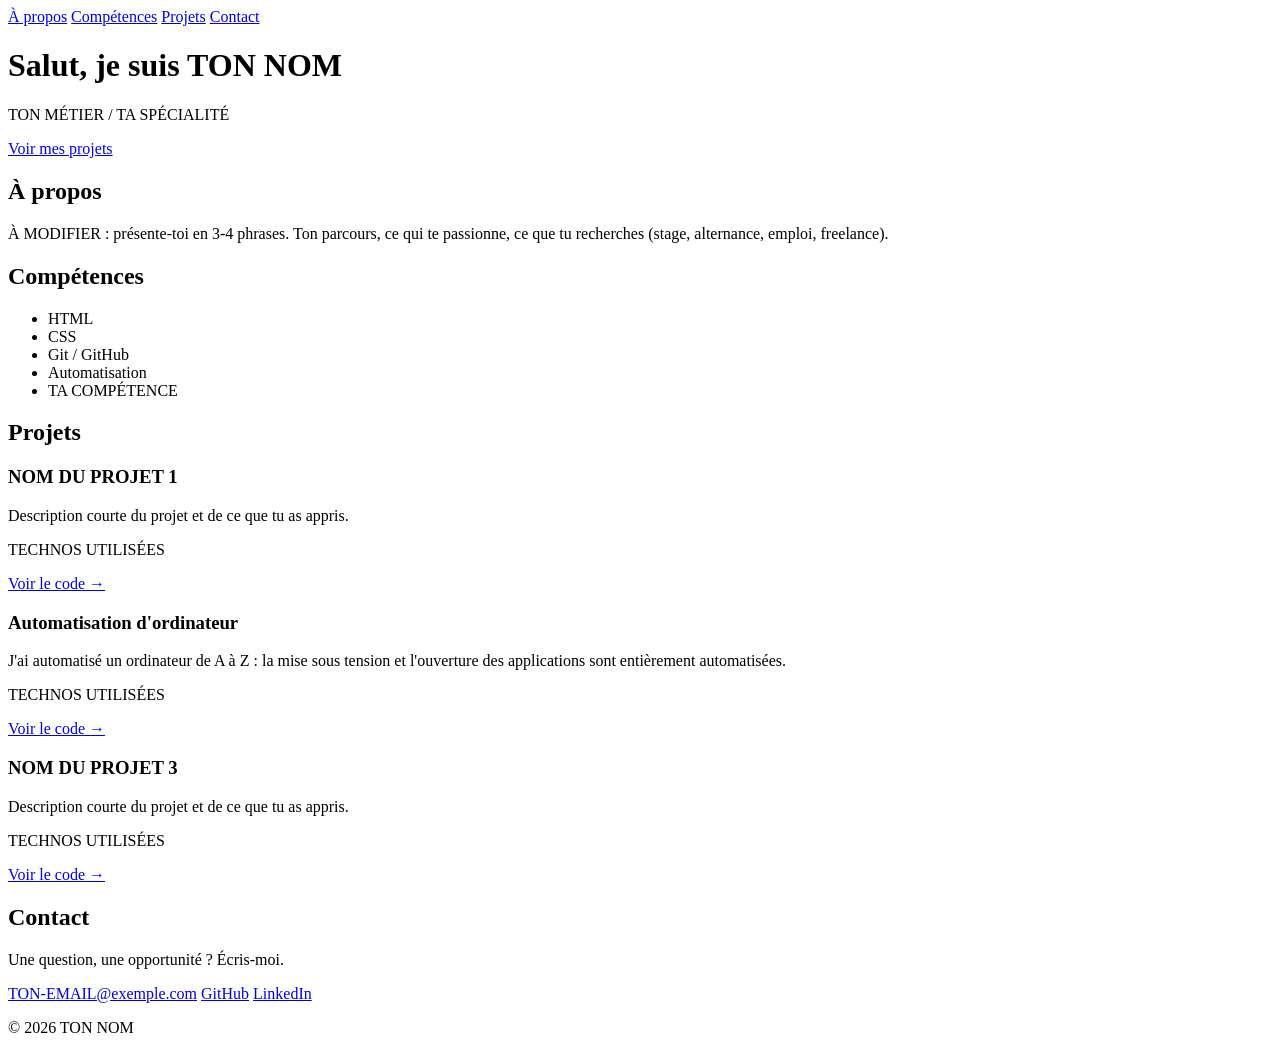
==== index.html @ acf67a36 "Create index.html for portfolio Initial HTML structure for portfolio website." ====
<!DOCTYPE html>
<html lang="fr">
<head>
  <meta charset="UTF-8">
  <meta name="viewport" content="width=device-width, initial-scale=1.0">
  <title>TON NOM – Portfolio</title>
  <meta name="description" content="Portfolio de TON NOM">
  <link rel="stylesheet" href="style.css">
</head>
<body>

  <nav>
    <a href="#about">À propos</a>
    <a href="#skills">Compétences</a>
    <a href="#projects">Projets</a>
    <a href="#contact">Contact</a>
  </nav>

  <header class="hero">
    <h1>Salut, je suis <span>TON NOM</span></h1>
    <p class="subtitle">TON MÉTIER / TA SPÉCIALITÉ</p>
    <a class="btn" href="#projects">Voir mes projets</a>
  </header>

  <main>
    <section id="about">
      <h2>À propos</h2>
      <p>
        À MODIFIER : présente-toi en 3-4 phrases. Ton parcours, ce qui te
        passionne, ce que tu recherches (stage, alternance, emploi, freelance).
      </p>
    </section>

    <section id="skills">
      <h2>Compétences</h2>
      <ul class="tags">
        <li>HTML</li>
        <li>CSS</li>
        <li>Git / GitHub</li>
        <li>Automatisation</li>
        <li>TA COMPÉTENCE</li>
      </ul>
    </section>

    <section id="projects">
      <h2>Projets</h2>
      <div class="grid">

        <article class="card">
          <h3>NOM DU PROJET 1</h3>
          <p>Description courte du projet et de ce que tu as appris.</p>
          <p class="stack">TECHNOS UTILISÉES</p>
          <a href="https://github.com/evanitorico-del/NOM-DU-REPO">Voir le code →</a>
        </article>

        <article class="card">
          <h3>Automatisation d'ordinateur</h3>
          <p>J'ai automatisé un ordinateur de A à Z : la mise sous tension et l'ouverture des applications sont entièrement automatisées.</p>
          <p class="stack">TECHNOS UTILISÉES</p>
          <a href="https://github.com/evanitorico-del/NOM-DU-REPO">Voir le code →</a>
        </article>

        <article class="card">
          <h3>NOM DU PROJET 3</h3>
          <p>Description courte du projet et de ce que tu as appris.</p>
          <p class="stack">TECHNOS UTILISÉES</p>
          <a href="https://github.com/evanitorico-del/NOM-DU-REPO">Voir le code →</a>
        </article>

      </div>
    </section>

    <section id="contact">
      <h2>Contact</h2>
      <p>Une question, une opportunité ? Écris-moi.</p>
      <p class="links">
        <a href="mailto:TON-EMAIL@exemple.com">TON-EMAIL@exemple.com</a>
        <a href="https://github.com/evanitorico-del">GitHub</a>
        <a href="https://www.linkedin.com/in/TON-PROFIL">LinkedIn</a>
      </p>
    </section>
  </main>

  <footer>
    <p>© 2026 TON NOM</p>
  </footer>

</body>
</html>
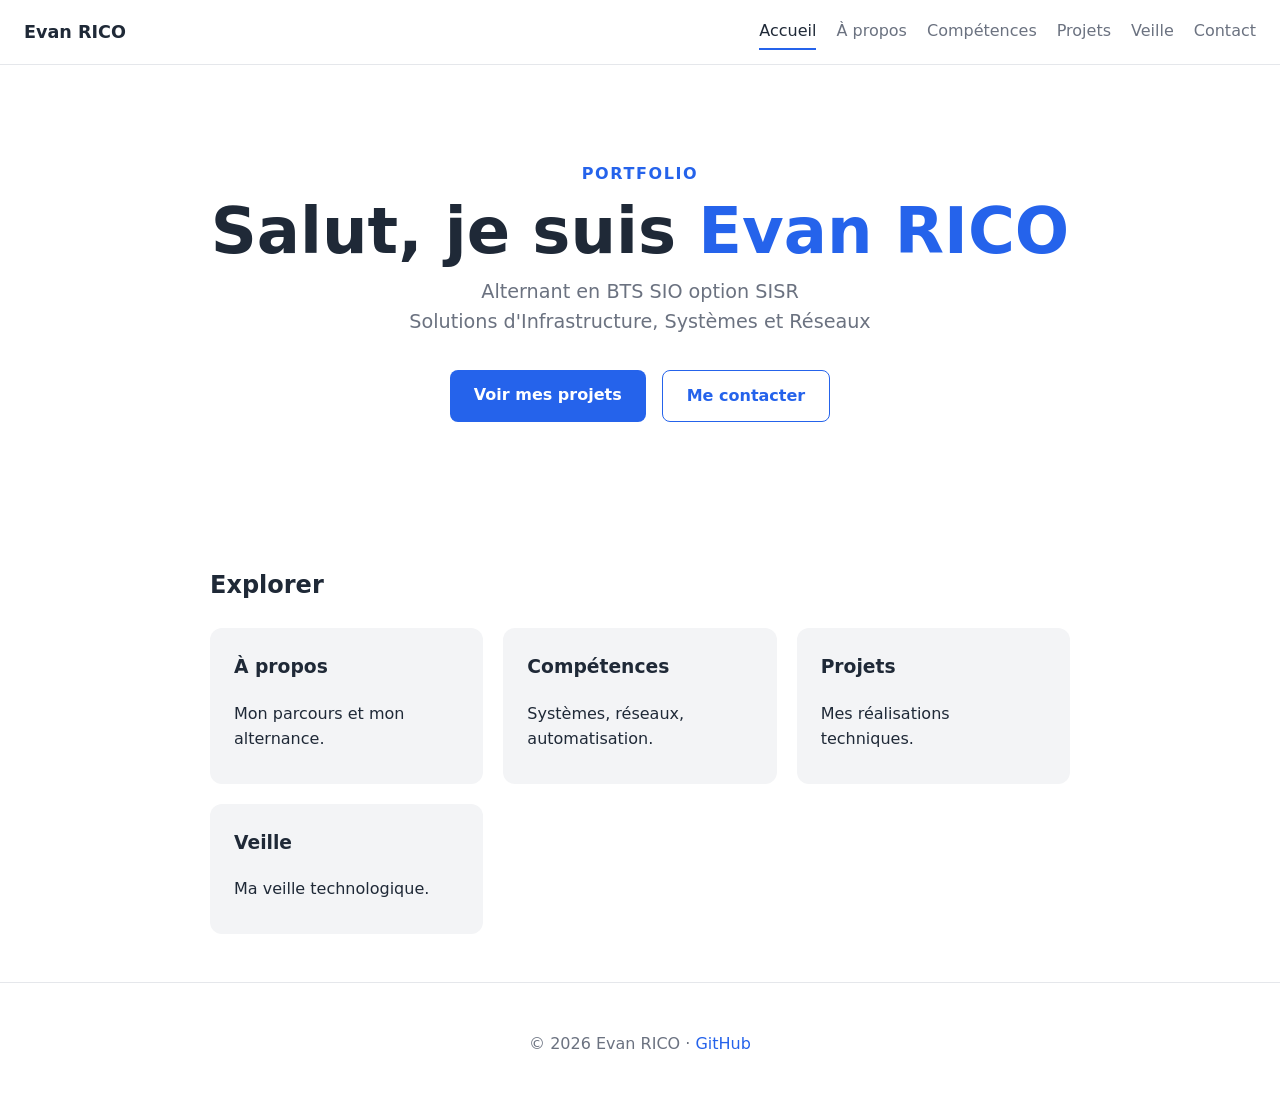
==== commit 30752165: "Update index.html" ====
--- a/index.html
+++ b/index.html
@@ -3,87 +3,45 @@
 <head>
   <meta charset="UTF-8">
   <meta name="viewport" content="width=device-width, initial-scale=1.0">
-  <title>TON NOM – Portfolio</title>
-  <meta name="description" content="Portfolio de TON NOM">
+  <title>Accueil – Evan RICO</title>
   <link rel="stylesheet" href="style.css">
 </head>
 <body>
-
-  <nav>
-    <a href="#about">À propos</a>
-    <a href="#skills">Compétences</a>
-    <a href="#projects">Projets</a>
-    <a href="#contact">Contact</a>
-  </nav>
-
-  <header class="hero">
-    <h1>Salut, je suis <span>TON NOM</span></h1>
-    <p class="subtitle">TON MÉTIER / TA SPÉCIALITÉ</p>
-    <a class="btn" href="#projects">Voir mes projets</a>
+  <header class="site-header">
+    <a class="logo" href="index.html">Evan RICO</a>
+    <button class="menu-btn" aria-label="Menu" onclick="document.querySelector('nav').classList.toggle('open')">☰</button>
+    <nav>
+      <a href="index.html" class="active">Accueil</a>
+      <a href="apropos.html">À propos</a>
+      <a href="competences.html">Compétences</a>
+      <a href="projets.html">Projets</a>
+      <a href="veille.html">Veille</a>
+      <a href="contact.html">Contact</a>
+    </nav>
   </header>
 
+  <section class="hero">
+    <p class="eyebrow">Portfolio</p>
+    <h1>Salut, je suis <span>Evan RICO</span></h1>
+    <p class="subtitle">Alternant en BTS SIO option SISR<br>Solutions d'Infrastructure, Systèmes et Réseaux</p>
+    <div class="actions">
+      <a class="btn" href="projets.html">Voir mes projets</a>
+      <a class="btn secondary" href="contact.html">Me contacter</a>
+    </div>
+  </section>
+
   <main>
-    <section id="about">
-      <h2>À propos</h2>
-      <p>
-        À MODIFIER : présente-toi en 3-4 phrases. Ton parcours, ce qui te
-        passionne, ce que tu recherches (stage, alternance, emploi, freelance).
-      </p>
-    </section>
-
-    <section id="skills">
-      <h2>Compétences</h2>
-      <ul class="tags">
-        <li>HTML</li>
-        <li>CSS</li>
-        <li>Git / GitHub</li>
-        <li>Automatisation</li>
-        <li>TA COMPÉTENCE</li>
-      </ul>
-    </section>
-
-    <section id="projects">
-      <h2>Projets</h2>
-      <div class="grid">
-
-        <article class="card">
-          <h3>NOM DU PROJET 1</h3>
-          <p>Description courte du projet et de ce que tu as appris.</p>
-          <p class="stack">TECHNOS UTILISÉES</p>
-          <a href="https://github.com/evanitorico-del/NOM-DU-REPO">Voir le code →</a>
-        </article>
-
-        <article class="card">
-          <h3>Automatisation d'ordinateur</h3>
-          <p>J'ai automatisé un ordinateur de A à Z : la mise sous tension et l'ouverture des applications sont entièrement automatisées.</p>
-          <p class="stack">TECHNOS UTILISÉES</p>
-          <a href="https://github.com/evanitorico-del/NOM-DU-REPO">Voir le code →</a>
-        </article>
-
-        <article class="card">
-          <h3>NOM DU PROJET 3</h3>
-          <p>Description courte du projet et de ce que tu as appris.</p>
-          <p class="stack">TECHNOS UTILISÉES</p>
-          <a href="https://github.com/evanitorico-del/NOM-DU-REPO">Voir le code →</a>
-        </article>
-
-      </div>
-    </section>
-
-    <section id="contact">
-      <h2>Contact</h2>
-      <p>Une question, une opportunité ? Écris-moi.</p>
-      <p class="links">
-        <a href="mailto:TON-EMAIL@exemple.com">TON-EMAIL@exemple.com</a>
-        <a href="https://github.com/evanitorico-del">GitHub</a>
-        <a href="https://www.linkedin.com/in/TON-PROFIL">LinkedIn</a>
-      </p>
-    </section>
+    <h2>Explorer</h2>
+    <div class="grid">
+      <a class="card link-card" href="apropos.html"><h3>À propos</h3><p>Mon parcours et mon alternance.</p></a>
+      <a class="card link-card" href="competences.html"><h3>Compétences</h3><p>Systèmes, réseaux, automatisation.</p></a>
+      <a class="card link-card" href="projets.html"><h3>Projets</h3><p>Mes réalisations techniques.</p></a>
+      <a class="card link-card" href="veille.html"><h3>Veille</h3><p>Ma veille technologique.</p></a>
+    </div>
   </main>
 
   <footer>
-    <p>© 2026 TON NOM</p>
+    <p>© 2026 Evan RICO · <a href="https://github.com/evanitorico-del">GitHub</a></p>
   </footer>
-
 </body>
 </html>
--- a/style.css
+++ b/style.css
@@ -0,0 +1,126 @@
+:root {
+  --bg: #ffffff;
+  --text: #1f2937;
+  --muted: #6b7280;
+  --card: #f3f4f6;
+  --line: #e5e7eb;
+  --accent: #2563eb;
+}
+@media (prefers-color-scheme: dark) {
+  :root {
+    --bg: #0d1117;
+    --text: #e6edf3;
+    --muted: #9aa4b2;
+    --card: #161b22;
+    --line: #262d36;
+    --accent: #58a6ff;
+  }
+}
+
+* { box-sizing: border-box; }
+body {
+  margin: 0;
+  font-family: system-ui, -apple-system, "Segoe UI", sans-serif;
+  background: var(--bg);
+  color: var(--text);
+  line-height: 1.6;
+  min-height: 100vh;
+  display: flex;
+  flex-direction: column;
+}
+a { color: var(--accent); text-decoration: none; }
+a:hover { text-decoration: underline; }
+
+.site-header {
+  position: sticky;
+  top: 0;
+  z-index: 10;
+  display: flex;
+  align-items: center;
+  justify-content: space-between;
+  flex-wrap: wrap;
+  padding: 0.9rem 1.5rem;
+  background: var(--bg);
+  border-bottom: 1px solid var(--line);
+}
+.logo { font-weight: 700; font-size: 1.1rem; color: var(--text); }
+.logo:hover { text-decoration: none; }
+nav { display: flex; gap: 1.25rem; }
+nav a { color: var(--muted); font-weight: 500; padding: 0.25rem 0; }
+nav a:hover, nav a.active {
+  color: var(--text);
+  text-decoration: none;
+  border-bottom: 2px solid var(--accent);
+}
+.menu-btn {
+  display: none;
+  background: none;
+  border: 1px solid var(--line);
+  color: var(--text);
+  font-size: 1.25rem;
+  border-radius: 6px;
+  padding: 0.2rem 0.6rem;
+  cursor: pointer;
+}
+
+.hero { text-align: center; padding: 6rem 1rem 4rem; }
+.eyebrow {
+  color: var(--accent);
+  font-weight: 600;
+  text-transform: uppercase;
+  letter-spacing: 0.1em;
+  margin: 0;
+}
+.hero h1 { font-size: clamp(2.2rem, 7vw, 4rem); margin: 0.5rem 0; line-height: 1.15; }
+.hero h1 span { color: var(--accent); }
+.subtitle { color: var(--muted); font-size: 1.2rem; margin: 0.5rem 0 2rem; }
+.actions { display: flex; gap: 1rem; justify-content: center; flex-wrap: wrap; }
+
+.btn {
+  display: inline-block;
+  background: var(--accent);
+  color: #fff;
+  padding: 0.75rem 1.5rem;
+  border-radius: 8px;
+  font-weight: 600;
+}
+.btn:hover { text-decoration: none; opacity: 0.9; }
+.btn.secondary { background: transparent; color: var(--accent); border: 1px solid var(--accent); }
+
+main { flex: 1; width: 100%; max-width: 900px; margin: 0 auto; padding: 2.5rem 1.25rem 3rem; }
+h1 { font-size: 2.25rem; margin-top: 0; }
+h2 { font-size: 1.5rem; margin-top: 2.5rem; }
+.muted { color: var(--muted); font-size: 0.95rem; }
+
+.plain { list-style: none; padding: 0; }
+.plain li { padding: 0.4rem 0; border-bottom: 1px solid var(--line); }
+
+.tags { list-style: none; padding: 0; display: flex; flex-wrap: wrap; gap: 0.6rem; }
+.tags li { background: var(--card); padding: 0.4rem 1rem; border-radius: 999px; font-size: 0.95rem; }
+
+.grid {
+  display: grid;
+  grid-template-columns: repeat(auto-fit, minmax(250px, 1fr));
+  gap: 1.25rem;
+  margin-top: 1.5rem;
+}
+.card { background: var(--card); padding: 1.5rem; border-radius: 12px; transition: transform 0.2s; }
+.card:hover { transform: translateY(-4px); }
+.card h3 { margin-top: 0; }
+.card p { margin: 0.5rem 0; }
+.link-card { color: var(--text); }
+.link-card:hover { text-decoration: none; }
+.stack { color: var(--muted); font-size: 0.9rem; }
+
+footer {
+  text-align: center;
+  padding: 2rem 1rem;
+  color: var(--muted);
+  border-top: 1px solid var(--line);
+}
+
+@media (max-width: 700px) {
+  .menu-btn { display: block; }
+  nav { display: none; width: 100%; flex-direction: column; gap: 0.25rem; padding-top: 0.75rem; }
+  nav.open { display: flex; }
+}
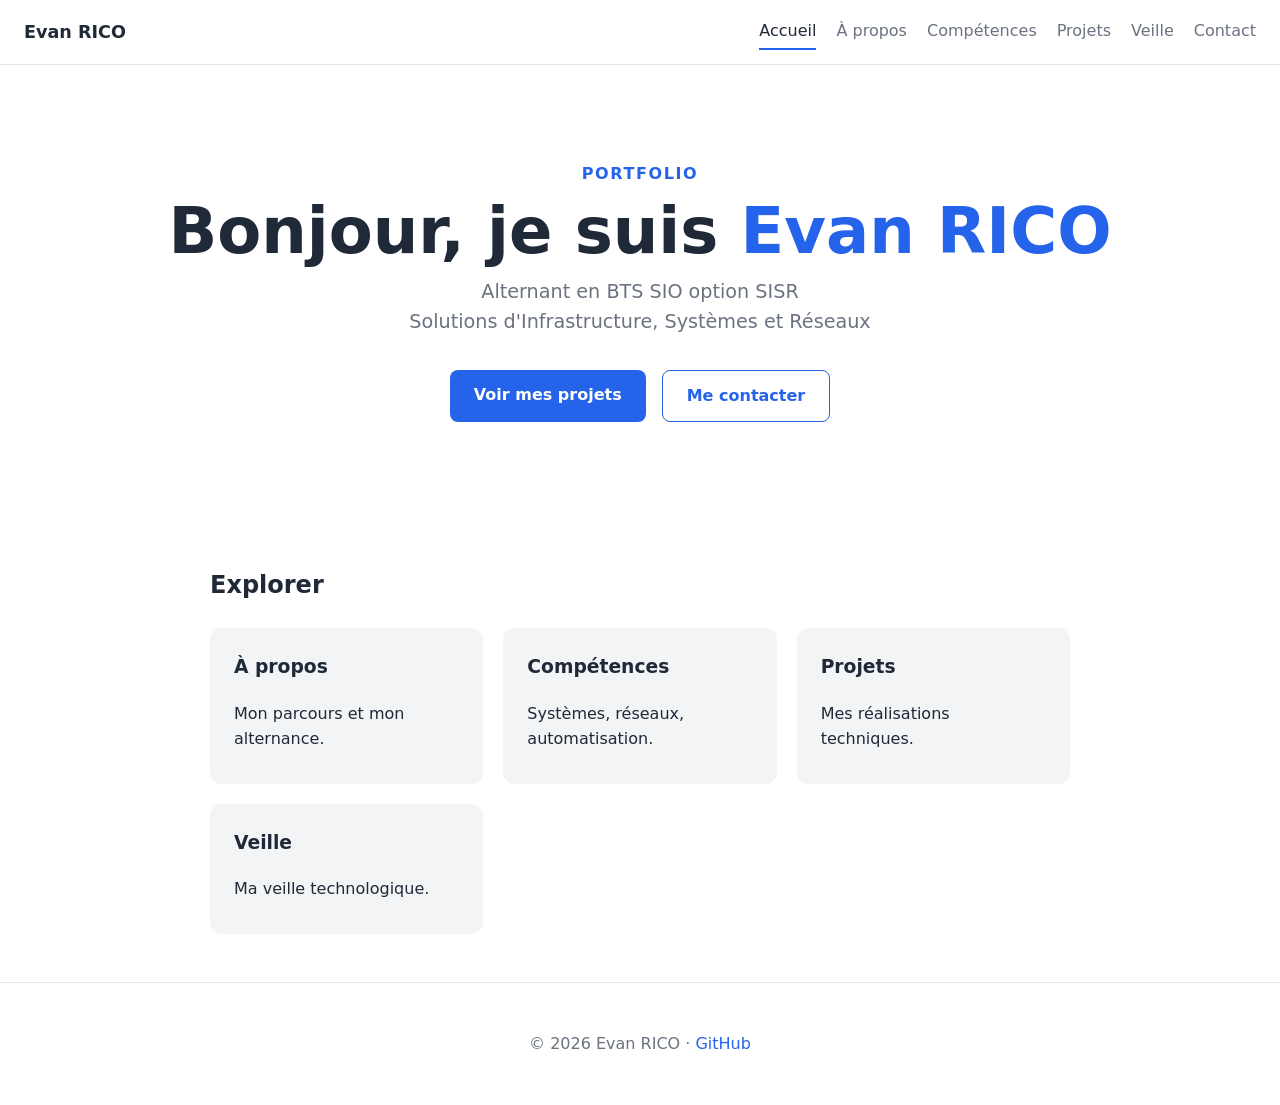
==== commit 11322f52: "Update index.html" ====
--- a/index.html
+++ b/index.html
@@ -22,7 +22,7 @@
 
   <section class="hero">
     <p class="eyebrow">Portfolio</p>
-    <h1>Salut, je suis <span>Evan RICO</span></h1>
+    <h1>Bonjour, je suis <span>Evan RICO</span></h1>
     <p class="subtitle">Alternant en BTS SIO option SISR<br>Solutions d'Infrastructure, Systèmes et Réseaux</p>
     <div class="actions">
       <a class="btn" href="projets.html">Voir mes projets</a>
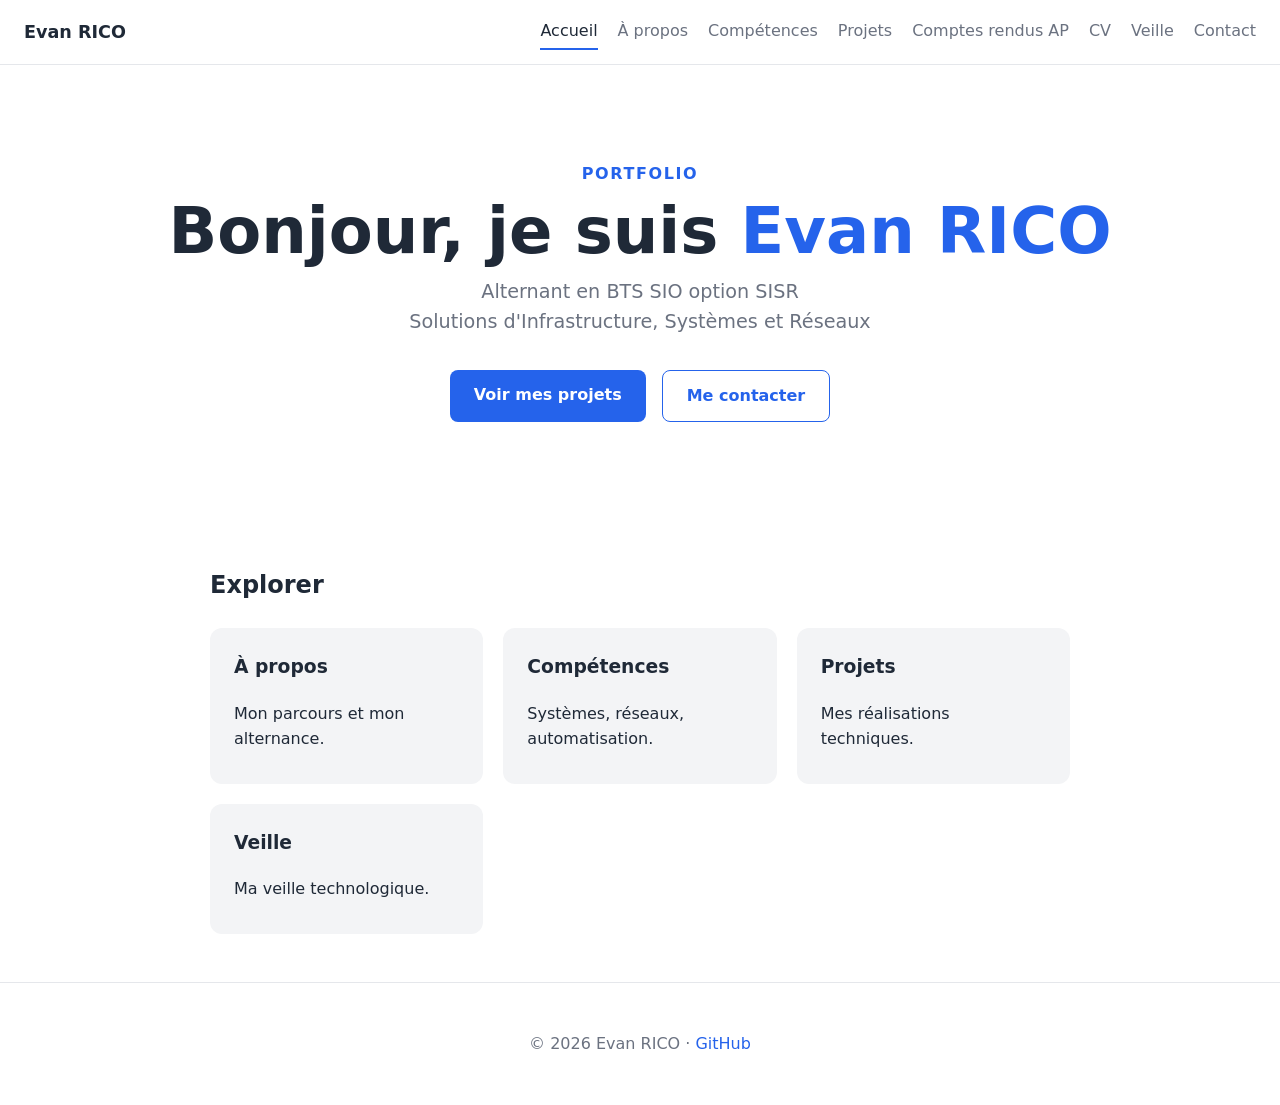
==== commit e9747985: "Update navigation links in index.html" ====
--- a/index.html
+++ b/index.html
@@ -10,14 +10,16 @@
   <header class="site-header">
     <a class="logo" href="index.html">Evan RICO</a>
     <button class="menu-btn" aria-label="Menu" onclick="document.querySelector('nav').classList.toggle('open')">☰</button>
-    <nav>
-      <a href="index.html" class="active">Accueil</a>
-      <a href="apropos.html">À propos</a>
-      <a href="competences.html">Compétences</a>
-      <a href="projets.html">Projets</a>
-      <a href="veille.html">Veille</a>
-      <a href="contact.html">Contact</a>
-    </nav>
+   <nav>
+  <a href="index.html" class="active">Accueil</a>
+  <a href="apropos.html">À propos</a>
+  <a href="competences.html">Compétences</a>
+  <a href="projets.html">Projets</a>
+  <a href="comptes-rendus.html">Comptes rendus AP</a>
+  <a href="cv.html">CV</a>
+  <a href="veille.html">Veille</a>
+  <a href="contact.html">Contact</a>
+</nav>
   </header>
 
   <section class="hero">
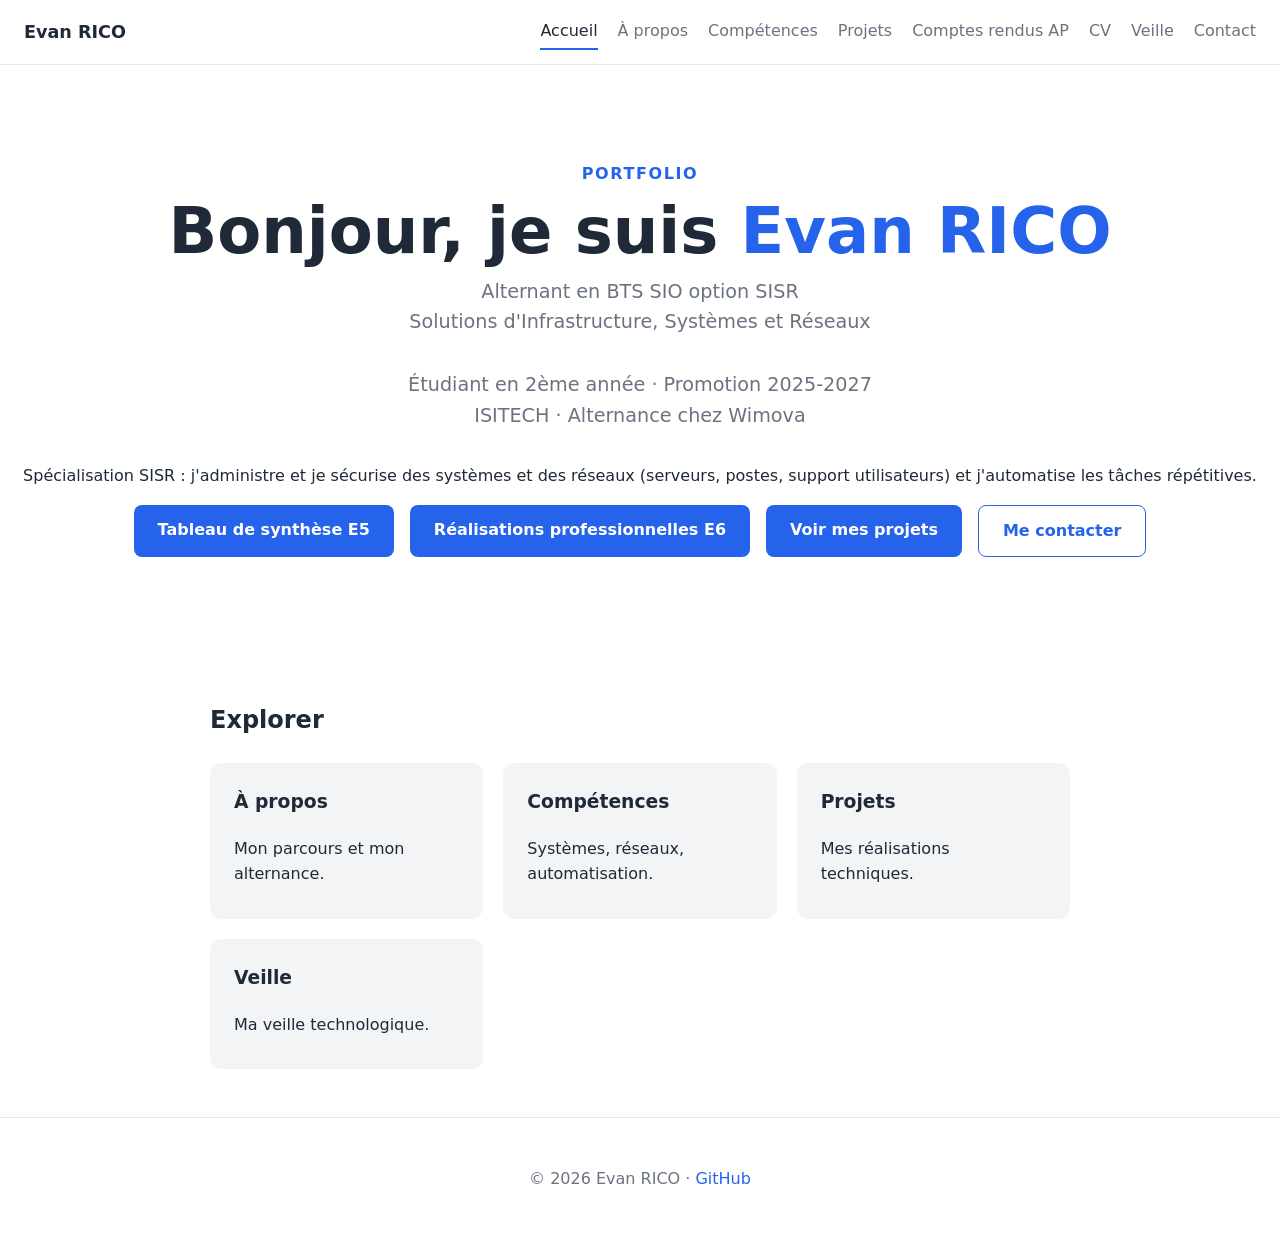
==== commit 9f3bedf3: "Update index.html" ====
--- a/index.html
+++ b/index.html
@@ -26,7 +26,14 @@
     <p class="eyebrow">Portfolio</p>
     <h1>Bonjour, je suis <span>Evan RICO</span></h1>
     <p class="subtitle">Alternant en BTS SIO option SISR<br>Solutions d'Infrastructure, Systèmes et Réseaux</p>
+    <p class="subtitle">Étudiant en 2ème année · Promotion 2025-2027<br>ISITECH · Alternance chez Wimova</p>
+<p class="spec">
+  Spécialisation SISR : j'administre et je sécurise des systèmes et des réseaux
+  (serveurs, postes, support utilisateurs) et j'automatise les tâches répétitives.
+</p>
     <div class="actions">
+      <a class="btn" href="tableau-e5.pdf" target="_blank">Tableau de synthèse E5</a>
+<a class="btn" href="realisations-e6.html">Réalisations professionnelles E6</a>
       <a class="btn" href="projets.html">Voir mes projets</a>
       <a class="btn secondary" href="contact.html">Me contacter</a>
     </div>
--- a/style.css
+++ b/style.css
@@ -124,3 +124,24 @@
   nav { display: none; width: 100%; flex-direction: column; gap: 0.25rem; padding-top: 0.75rem; }
   nav.open { display: flex; }
 }
+.cv-img {
+  display: block;
+  width: 100%;
+  height: auto;
+  margin-top: 1rem;
+  border: 1px solid var(--line);
+  border-radius: 8px;
+}
+.ap-viewer {
+  aspect-ratio: auto;
+  height: 85vh;
+  min-height: 500px;
+}
+.pdf-pages canvas {
+  display: block;
+  width: 100%;
+  height: auto;
+  margin: 0 0 1rem;
+  border: 1px solid var(--line);
+  border-radius: 8px;
+}
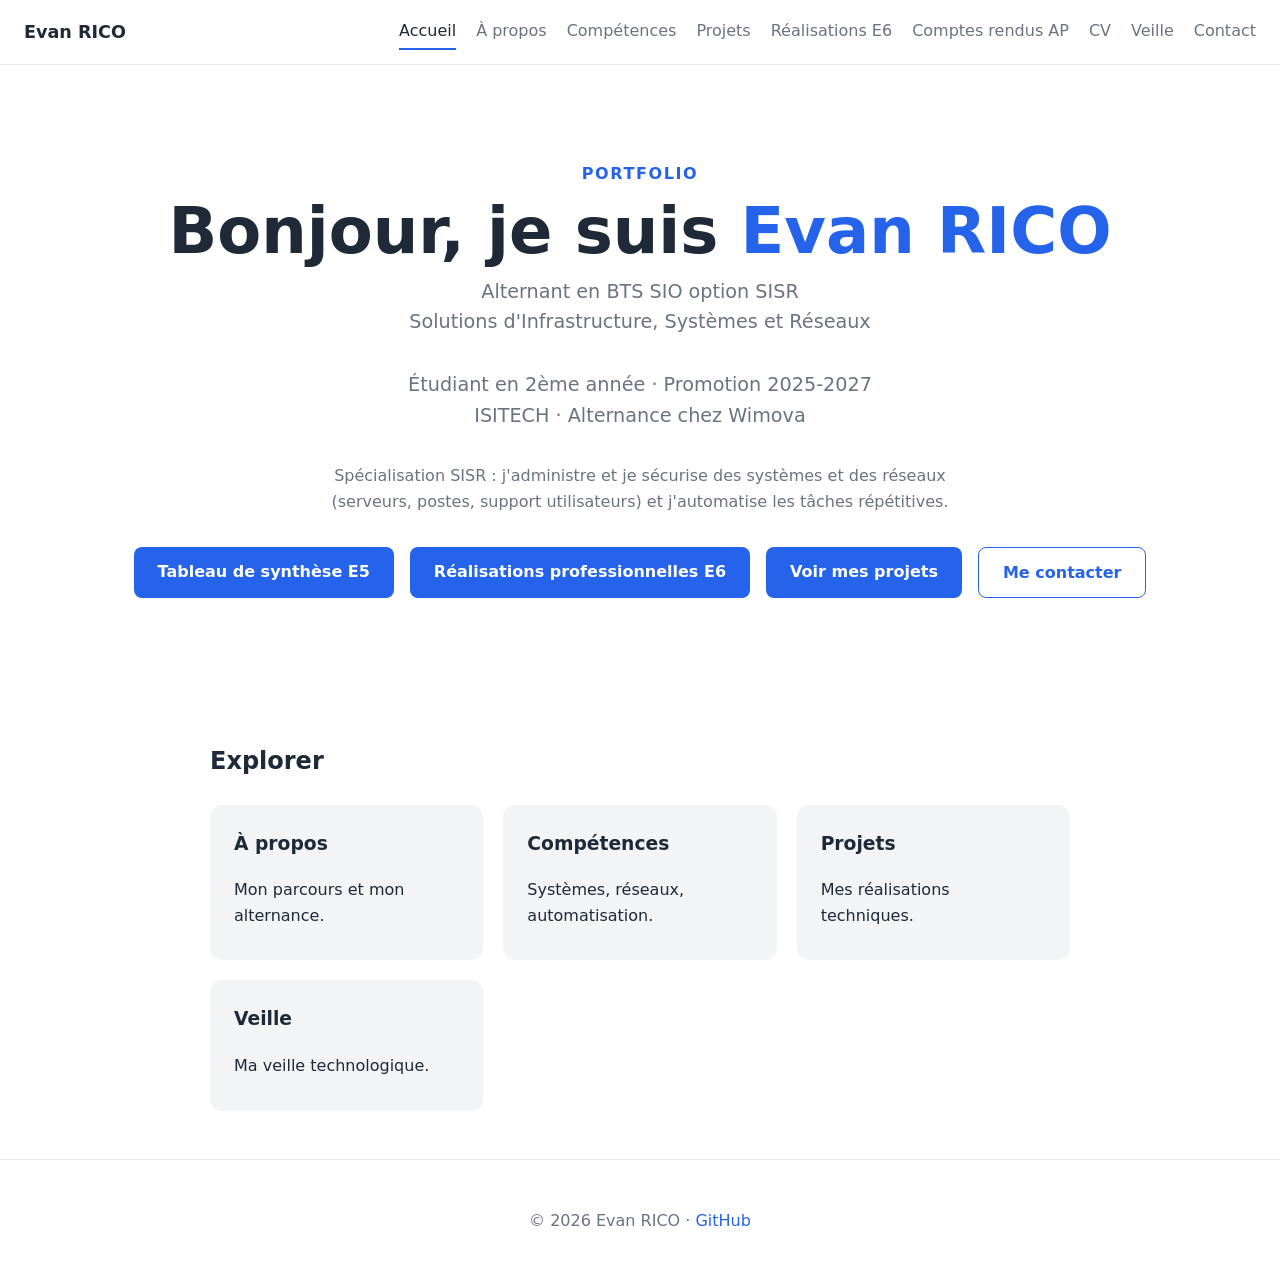
==== commit 7b18acf3: "Add link to Réalisations E6 in index.html" ====
--- a/index.html
+++ b/index.html
@@ -15,6 +15,7 @@
   <a href="apropos.html">À propos</a>
   <a href="competences.html">Compétences</a>
   <a href="projets.html">Projets</a>
+  <a href="realisations-e6.html">Réalisations E6</a>
   <a href="comptes-rendus.html">Comptes rendus AP</a>
   <a href="cv.html">CV</a>
   <a href="veille.html">Veille</a>
--- a/style.css
+++ b/style.css
@@ -145,3 +145,8 @@
   border: 1px solid var(--line);
   border-radius: 8px;
 }
+.spec {
+  max-width: 640px;
+  margin: 0 auto 2rem;
+  color: var(--muted);
+}
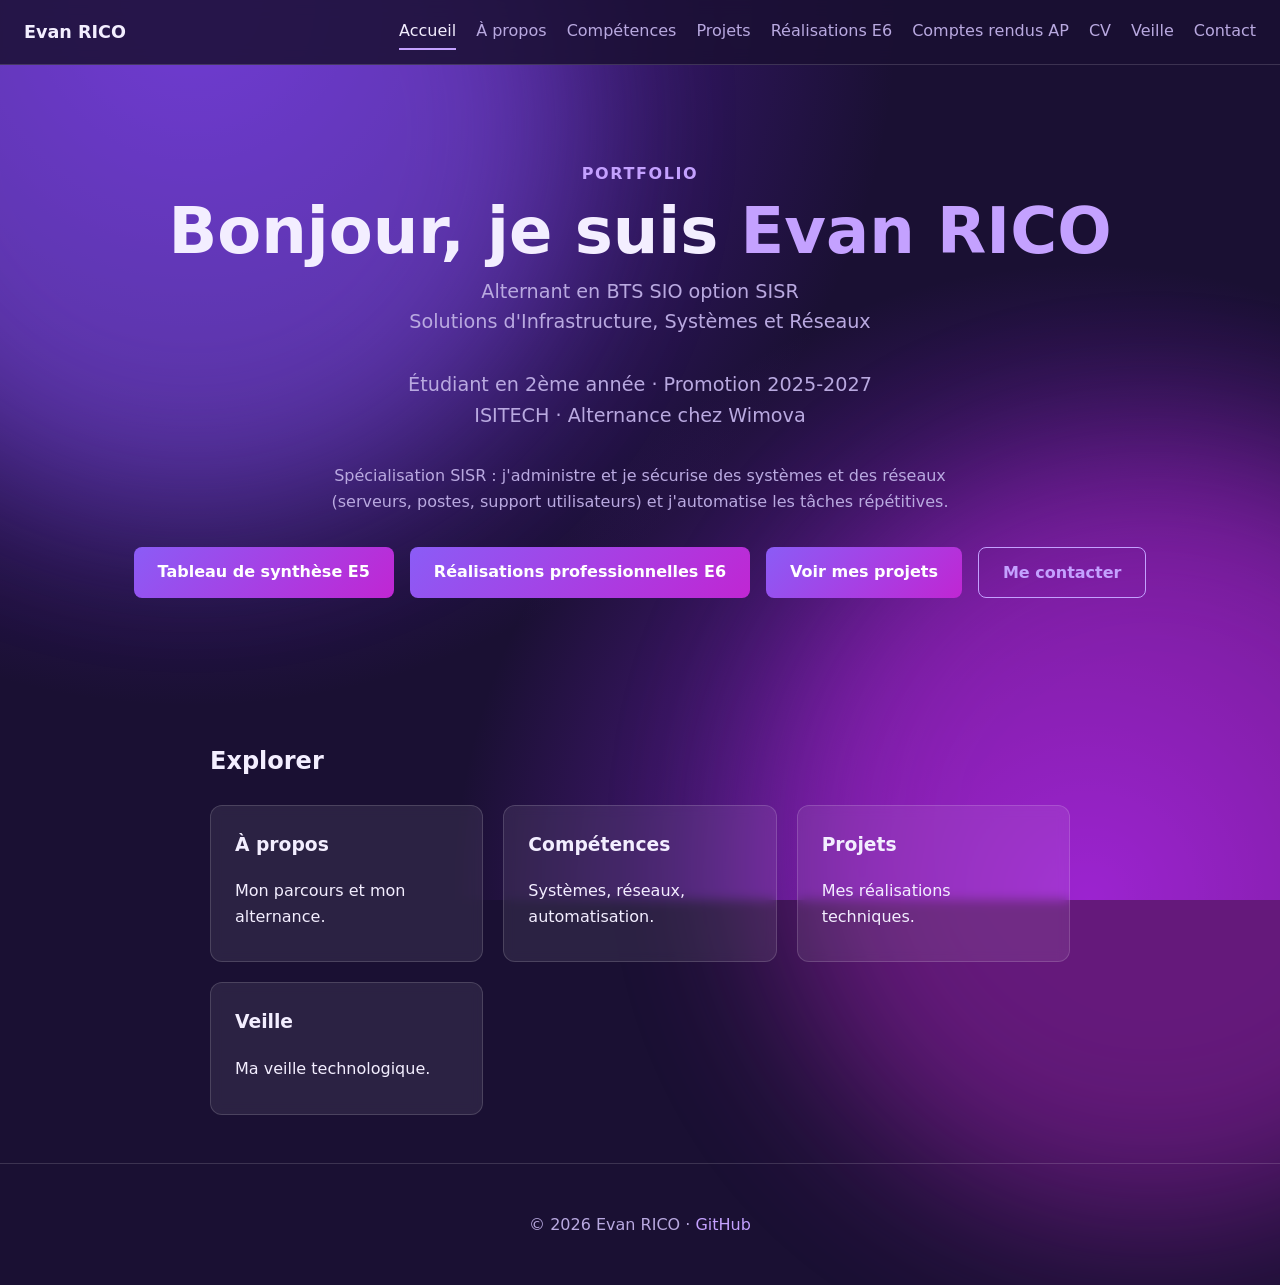
==== commit 45002951: "Update index.html" ====
--- a/index.html
+++ b/index.html
@@ -6,6 +6,7 @@
   <title>Accueil – Evan RICO</title>
   <link rel="stylesheet" href="style.css">
 </head>
+  <script src="script.js"></script>
 <body>
   <header class="site-header">
     <a class="logo" href="index.html">Evan RICO</a>
--- a/style.css
+++ b/style.css
@@ -4,7 +4,7 @@
   --muted: #6b7280;
   --card: #f3f4f6;
   --line: #e5e7eb;
-  --accent: #2563eb;
+  --accent: #7c3aed;
 }
 @media (prefers-color-scheme: dark) {
   :root {
@@ -13,7 +13,7 @@
     --muted: #9aa4b2;
     --card: #161b22;
     --line: #262d36;
-    --accent: #58a6ff;
+    --accent: #a78bfa;
   }
 }
 
@@ -150,3 +150,97 @@
   margin: 0 auto 2rem;
   color: var(--muted);
 }
+/* ===== Thème violet ===== */
+:root {
+  --bg: #1a1033;
+  --text: #f3eeff;
+  --muted: #b9a9e0;
+  --card: rgba(255, 255, 255, 0.08);
+  --line: rgba(255, 255, 255, 0.15);
+  --accent: #c4a1ff;
+}
+
+body {
+  background:
+    radial-gradient(circle at 15% 0%, #5b21b6 0%, transparent 50%),
+    radial-gradient(circle at 85% 100%, #7e22ce 0%, transparent 45%),
+    #1a1033;
+  background-attachment: fixed;
+}
+
+.site-header {
+  background: rgba(26, 16, 51, 0.85);
+  backdrop-filter: blur(8px);
+}
+
+.card {
+  border: 1px solid var(--line);
+  backdrop-filter: blur(6px);
+}
+
+.btn {
+  background: linear-gradient(135deg, #8b5cf6, #c026d3);
+  color: #fff;
+}
+.btn.secondary {
+  background: transparent;
+  color: var(--accent);
+  border: 1px solid var(--accent);
+}
+/* ===== Animation de fond ===== */
+body::before,
+body::after {
+  content: "";
+  position: fixed;
+  z-index: -1;
+  width: 60vmax;
+  height: 60vmax;
+  border-radius: 50%;
+  filter: blur(80px);
+  opacity: 0.45;
+  pointer-events: none;
+}
+
+body::before {
+  background: #8b5cf6;
+  top: -20vmax;
+  left: -15vmax;
+  animation: flotte1 18s ease-in-out infinite alternate;
+}
+
+body::after {
+  background: #c026d3;
+  bottom: -25vmax;
+  right: -20vmax;
+  animation: flotte2 22s ease-in-out infinite alternate;
+}
+
+@keyframes flotte1 {
+  to { transform: translate(30vmax, 20vmax) scale(1.2); }
+}
+@keyframes flotte2 {
+  to { transform: translate(-30vmax, -15vmax) scale(1.15); }
+}
+
+/* Respecte les personnes qui désactivent les animations */
+@media (prefers-reduced-motion: reduce) {
+  body::before,
+  body::after { animation: none; }
+}
+/* ===== Lueur qui suit la souris ===== */
+.curseur-glow {
+  position: fixed;
+  top: 0;
+  left: 0;
+  width: 400px;
+  height: 400px;
+  border-radius: 50%;
+  background: radial-gradient(circle, rgba(196, 161, 255, 0.35) 0%, transparent 65%);
+  pointer-events: none;
+  z-index: -1;
+}
+
+/* Pas de souris sur téléphone : on masque */
+@media (hover: none) {
+  .curseur-glow { display: none; }
+}
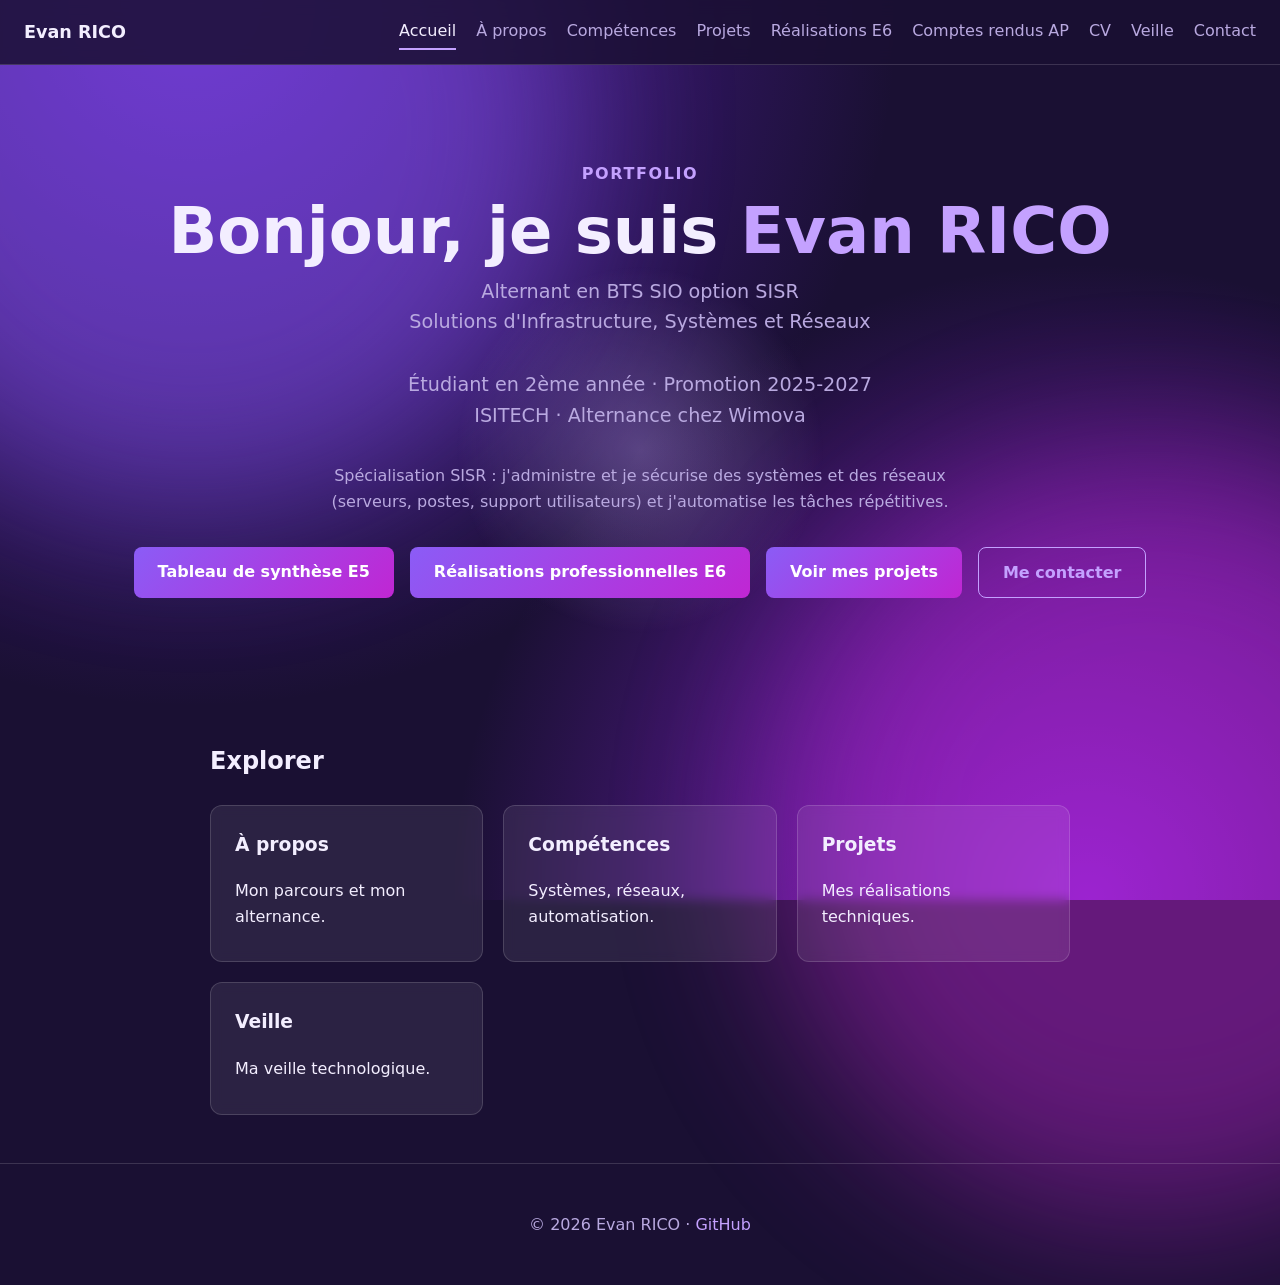
==== commit 6a83f444: "Add script tag for external JavaScript file" ====
--- a/index.html
+++ b/index.html
@@ -54,5 +54,6 @@
   <footer>
     <p>© 2026 Evan RICO · <a href="https://github.com/evanitorico-del">GitHub</a></p>
   </footer>
+  <script src="script.js"></script>
 </body>
 </html>
